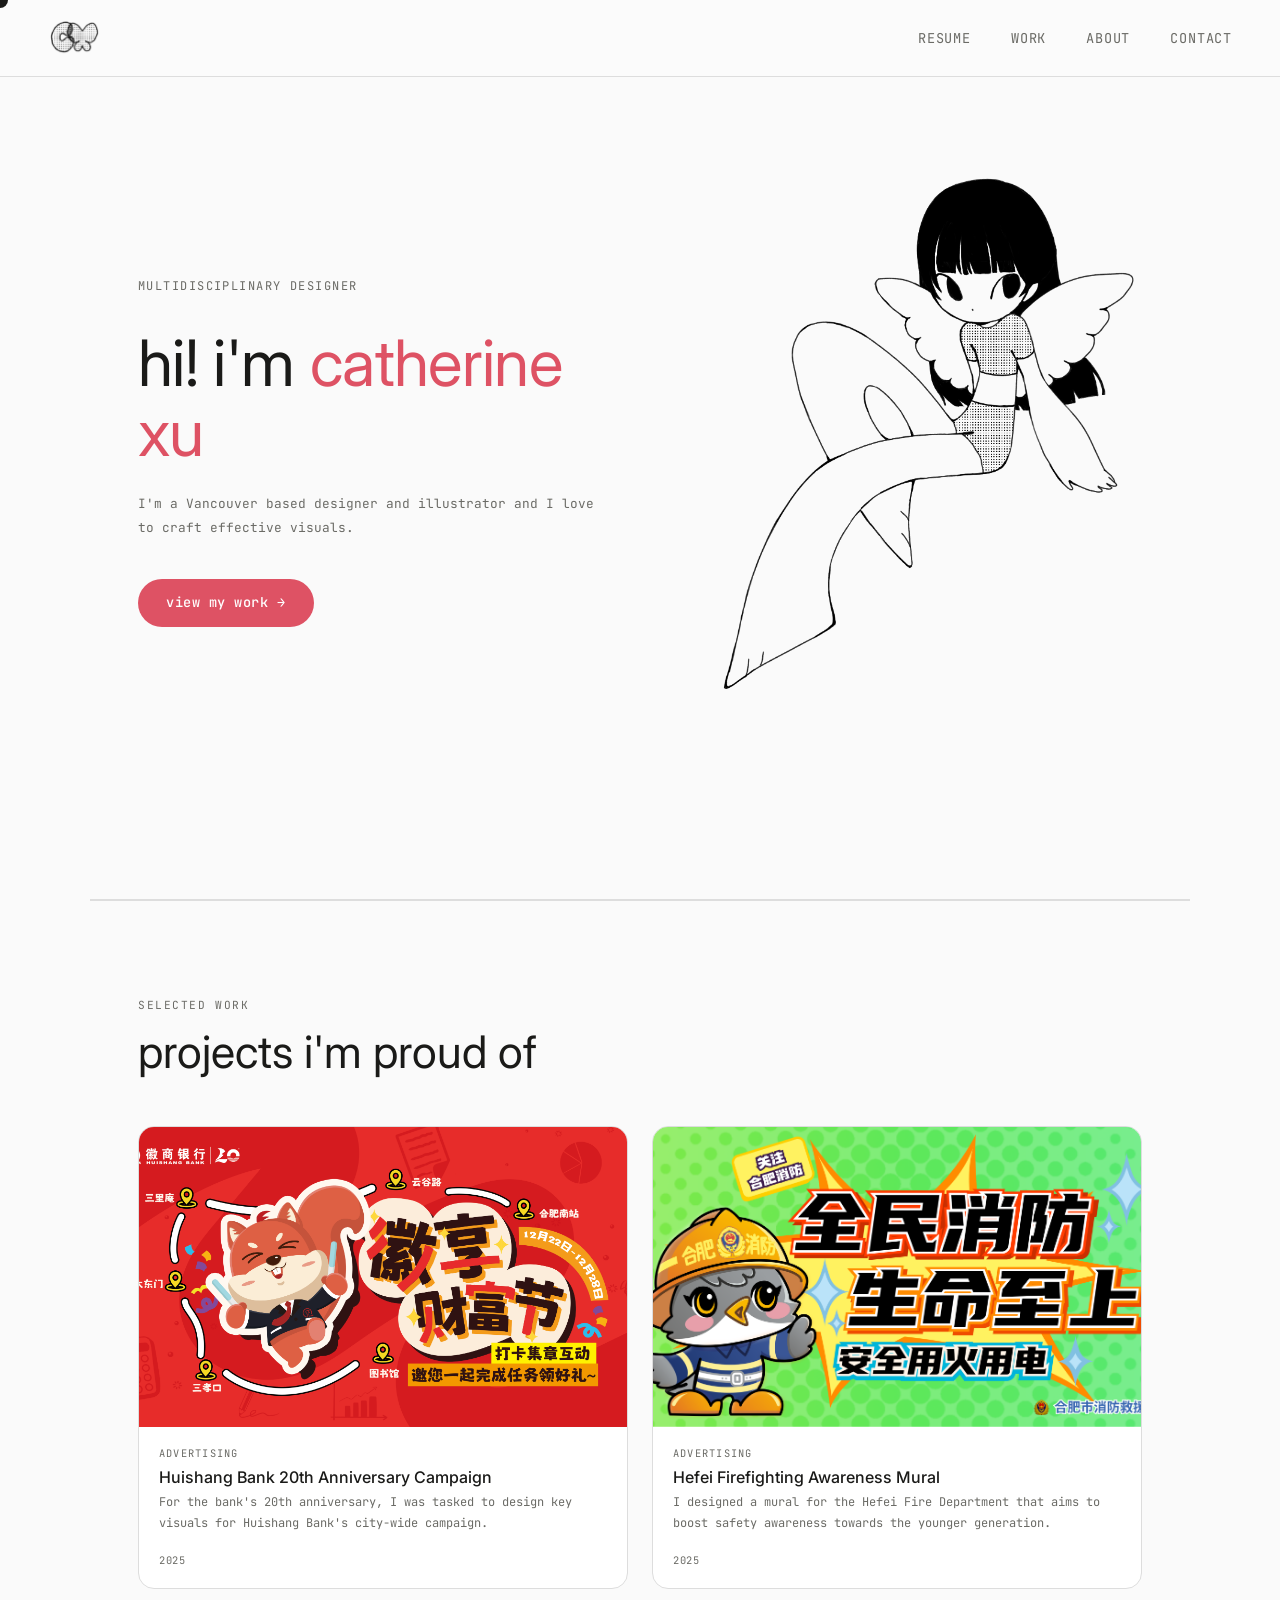
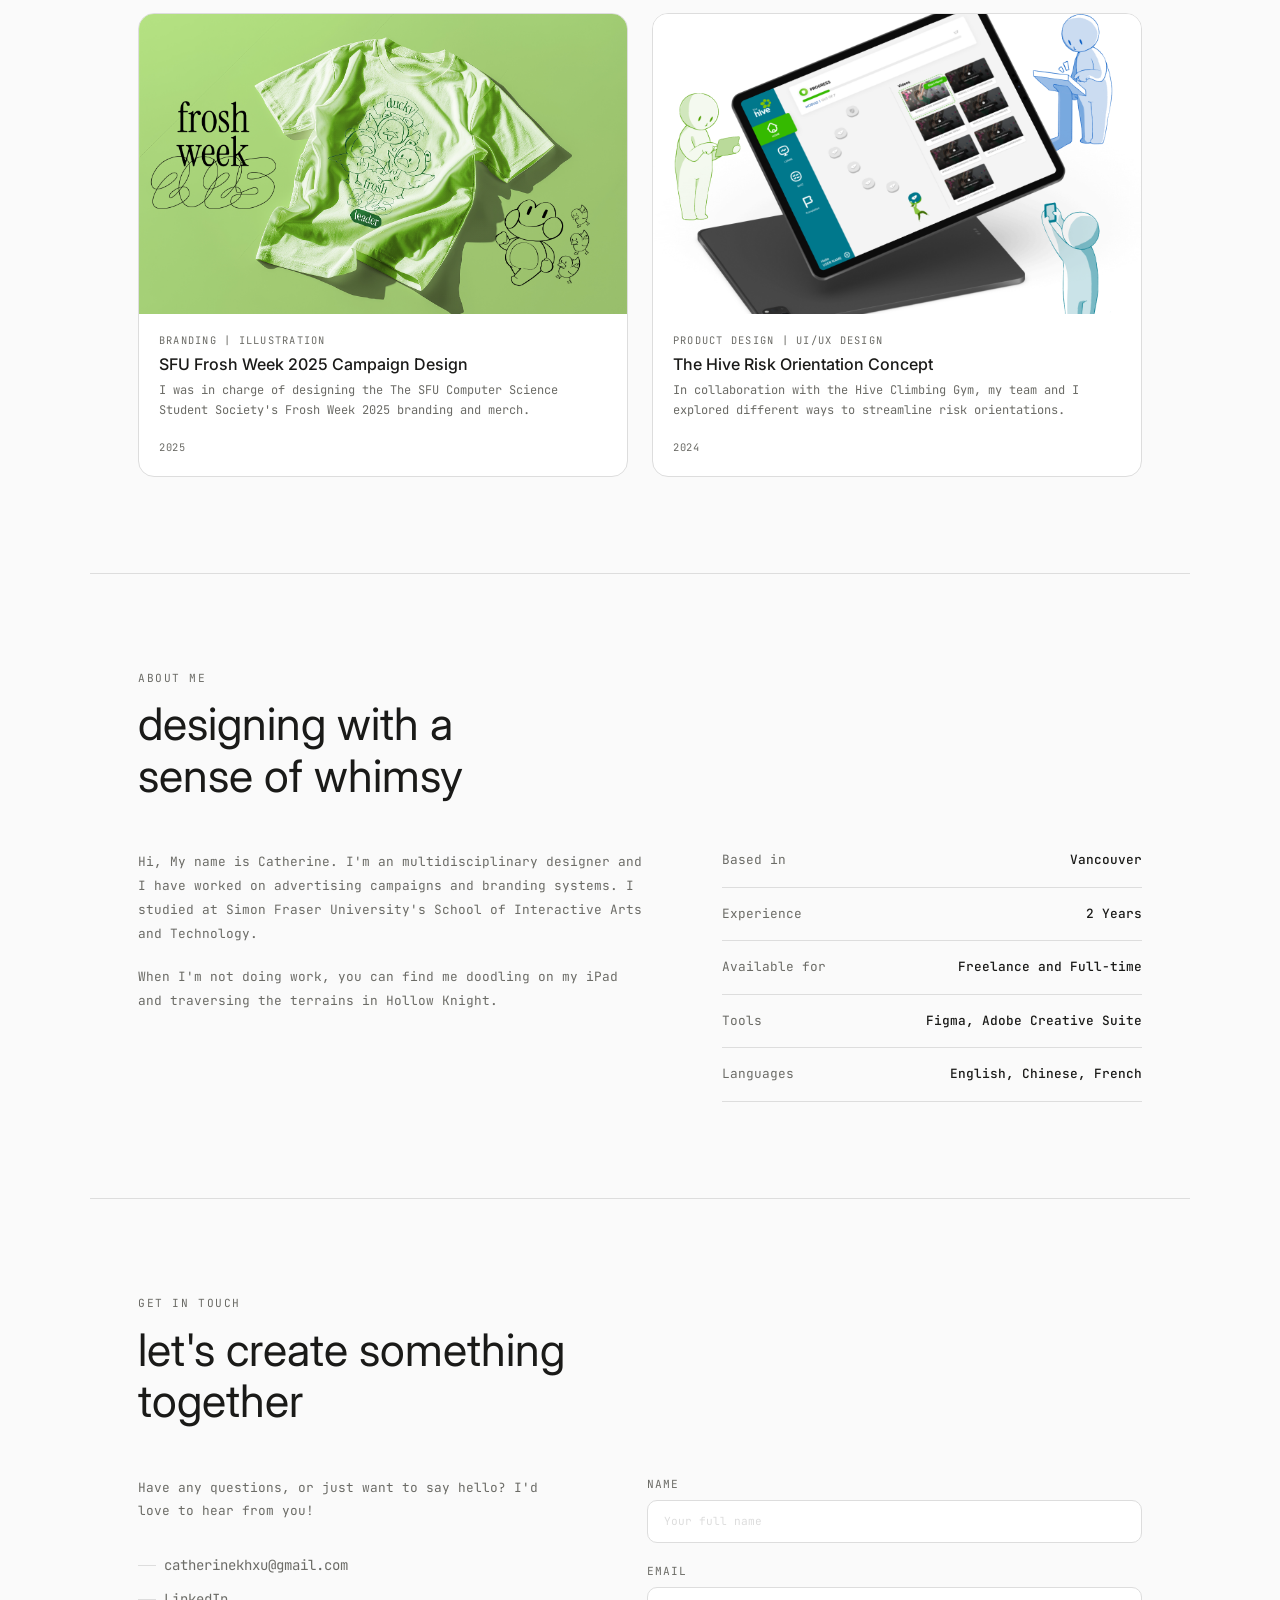
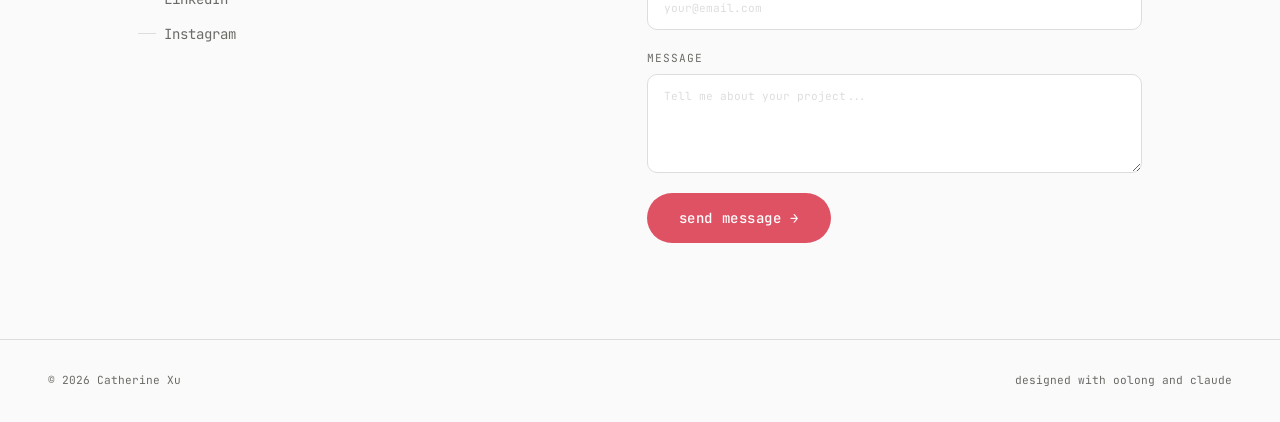
==== index.html @ 3e2dca6a "fixed css" ====
<!DOCTYPE html>
<html lang="en">
<head>
  <meta charset="UTF-8" />
  <meta name="viewport" content="width=device-width, initial-scale=1.0" />
  <title>Catherine Xu</title>

  <link rel="icon" type="image/png" href="../images/favicon.png">

  <link rel="preconnect" href="https://fonts.googleapis.com">
  <link rel="preconnect" href="https://fonts.gstatic.com" crossorigin>

  <!-- FONTS -->
  <link href="https://fonts.googleapis.com/css2?family=JetBrains+Mono:ital,wght@0,100..800;1,100..800&display=swap" rel="stylesheet">

  <link href="https://fonts.googleapis.com/css2?family=Inter:ital,opsz,wght@0,14..32,100..900;1,14..32,100..900&family=JetBrains+Mono:ital,wght@0,100..800;1,100..800&display=swap" rel="stylesheet">
  
  <link rel="stylesheet" href="css/style.css">
</head>

<body>

  <!-- NAV -->
  <nav>
    <a href="#hero">
      <img class="nav-logo"
           src="images/personal-logo.png"
           alt="Catherine Xu"
           style="height: 36px; width: auto;"
           data-cursor="home"/>

      <img class="nav-logo nav-logo-hover"
           src="images/personal-logo-hover.png"
           alt="Catherine Xu"
           style="height: 36px; width: auto;" />
    </a>
    <ul class="nav-links">
      <li><a href="files/resume-2026-english.pdf" target="_blank">resume</a></li>
      <li><a href="#work">Work</a></li>
      <li><a href="#about">About</a></li>
      <li><a href="#contact">Contact</a></li>
    </ul>
  </nav>

  <!-- HERO -->
  <section class="hero" id="hero">
    <div class="hero-text reveal">
      <span class="hero-eyebrow">multidisciplinary designer</span>
      <h1>hi! i'm<em> catherine xu</em></h1>
      <p class="hero-sub">I'm a Vancouver based designer and illustrator and I love to craft effective visuals.</p>
      <a href="#work" class="hero-cta">view my work →</a>
    </div>

    <div class="hero-visual">
      <img
        src="images/self-portriat.png"
        alt="illustrated self portriat"
        style="width: 100%; border-radius: 16px; object-fit: cover;"
        data-cursor="self portriat 2026"/>
    </div> 
  </section>

  <!-- SELECTED WORK -->
  <div id="work">
    <div class="section">
      <p class="section-tag reveal">selected work</p>
      <h2 class="section-title reveal">projects i'm proud of</h2>

      <div class="projects-grid reveal">

        <!-- PROJECT 1 -->
        <a class="proj-card" href="project-1.html" data-cursor="5 min read">
          <div class="proj-thumb">
            <img
              src="images//project-1/KV.png"
              alt="key visual for project 1"/>
          </div>
          <div class="proj-body">
            <span class="proj-tag">Advertising</span>
            <p class="proj-name">Huishang Bank 20th Anniversary Campaign</p>
            <p class="proj-desc">For the bank's 20th anniversary, I was tasked to design key visuals for Huishang Bank's city-wide campaign.</p>
            <div class="proj-footer">
              <span class="proj-year">2025</span>
              <span class="proj-arrow">↗</span>
            </div>
          </div>
        </a>

        <!-- PROJECT 2 -->
        <a class="proj-card" href="project-2.html" data-cursor="5 minute read">
          <div class="proj-thumb">
            <img
              src="images//project-2/firefighting-kv.png"
              alt="key visual for project 2"/>
          </div>
          <div class="proj-body">
            <span class="proj-tag">Advertising</span>
            <p class="proj-name">Hefei Firefighting Awareness Mural</p>
            <p class="proj-desc">I designed a mural for the Hefei Fire Department that aims to boost safety awareness towards the younger generation.</p>
            <div class="proj-footer">
              <span class="proj-year">2025</span>
              <span class="proj-arrow">↗</span>
            </div>
          </div>
        </a>

        <!-- PROJECT 3 -->
        <a class="proj-card" href="project-3.html" data-cursor="3 min read">
          <div class="proj-thumb">
            <img
              src="images//project-3/shirt-mockup.png"
              alt="key visual for project 3"/>
          </div>
          <div class="proj-body">
            <span class="proj-tag">Branding | Illustration</span>
            <p class="proj-name">SFU Frosh Week 2025 Campaign Design</p>
            <p class="proj-desc">I was in charge of designing the The SFU Computer Science Student Society's Frosh Week 2025 branding and merch.</p>
            <div class="proj-footer">
              <span class="proj-year">2025</span>
              <span class="proj-arrow">↗</span>
            </div>
          </div>
        </a>

        <!-- PROJECT 4 -->
        <a class="proj-card" href="project-4.html" data-cursor="6 min read">
          <div class="proj-thumb">
            <img
              src="images//project-4/hive-mockup.png"
              alt="key visual for project 4"/>
          </div>
          <div class="proj-body">
            <span class="proj-tag">Product Design | UI/UX Design</span>
            <p class="proj-name">The Hive Risk Orientation Concept</p>
            <p class="proj-desc">In collaboration with the Hive Climbing Gym, my team and I explored different ways to streamline risk orientations.</p>
            <div class="proj-footer">
              <span class="proj-year">2024</span>
              <span class="proj-arrow">↗</span>
            </div>
          </div>
        </a>

      </div>
    </div>
  </div>

  <!-- ABOUT -->
  <div id="about">
    <div class="section">
      <p class="section-tag reveal">about me</p>
      <h2 class="section-title reveal">designing with a<br> sense of whimsy</h2>
      <div class="about-grid reveal">
        <div class="about-body">
          <p>Hi, My name is Catherine. I'm an multidisciplinary designer and I have worked on advertising campaigns and branding systems. I studied at  <a href="https://www.sfu.ca/siat.html" data-cursor="see more">Simon Fraser University's School of Interactive Arts and Technology</a>.</p>
          <p>When I'm not doing work, you can find me doodling on my iPad and traversing the terrains in Hollow Knight.</p>
        </div>
        <div class="about-facts">
          <div class="fact-row-1"><span class="fact-label">Based in</span><span class="fact-value">Vancouver</span></div>
          <div class="fact-row"><span class="fact-label">Experience</span><span class="fact-value">2 Years</span></div>
          <div class="fact-row"><span class="fact-label">Available for</span><span class="fact-value">Freelance and Full-time</span></div>
          <div class="fact-row"><span class="fact-label">Tools</span><span class="fact-value">Figma, Adobe Creative Suite</span></div>
          <div class="fact-row"><span class="fact-label">Languages</span><span class="fact-value">English, Chinese, French</span></div>
        </div>
      </div>
    </div>
  </div>

  <!-- CONTACT -->
  <div id="contact">
    <div class="section">
      <p class="section-tag reveal">Get in touch</p>
      <h2 class="section-title reveal">let's create something <br>together</h2>
      <div class="contact-grid reveal">
        <div class="contact-intro">
          <p>Have any questions, or just want to say hello? I'd love to hear from you!</p>
          <div class="contact-links">
            <a class="contact-link" href="mailto:catherinekhxu@gmail.com">catherinekhxu@gmail.com</a>
            <a class="contact-link" href="https://www.linkedin.com/in/catherine-xu-8465aa3b2/" target="_blank">LinkedIn</a>
            <a class="contact-link" href="https://instagram.com/oo10n9" target="_blank" data-cursor="work in progress">Instagram</a>
          </div>
        </div>
        <form onsubmit="handleSubmit(event)">
          <div class="field">
            <label for="name">Name</label>
            <input id="name" type="text" placeholder="Your full name" required />
          </div>
          <div class="field">
            <label for="email">Email</label>
            <input id="email" type="email" placeholder="your@email.com" required />
          </div>
          <div class="field">
            <label for="message">Message</label>
            <textarea id="message" rows="5" placeholder="Tell me about your project..." required></textarea>
          </div>
          <button type="submit" class="submit-btn">send message →</button>
        </form>
      </div>
    </div>
  </div>

  <!-- FOOTER -->
  <footer>
    <span>© 2026 Catherine Xu</span>
    <span>designed with oolong and claude</span>
  </footer>

  <script src="javascript/main.js"></script>


</body>
</html>
---- css/style.css ----
*, *::before, *::after { margin: 0; padding: 0; box-sizing: border-box; cursor: none !important;}

:root {
  --bg: #fafafa;
  --surface: #ffffff;
  --text: #1a1a18;
  --muted: #6b6b66;
  --faint: #dddddd;
  --accent: #de5264;
  --sans: 'Inter', sans-serif;
  --mono: 'JetBrains Mono', sans-serif;
}

html { scroll-behavior: smooth; cursor: none !important;}

body {
  background: var(--bg);
  color: var(--text);
  font-family: var(--mono);
  font-weight: 400;
  line-height: 1.6;
  -webkit-font-smoothing: antialiased;
  cursor: none !important;
}

a {
  text-decoration: none;
  font-size: 0.8rem;
  font-weight: 400;
  color: var(--muted);
  transition: color 0.2s;
  position: relative;
}

a:hover { color: var(--accent); }

a:hover::after { width: 100%; }

/* NAV */
nav {
  position: fixed;
  top: 0; left: 0; right: 0;
  z-index: 100;
  display: flex;
  justify-content: space-between;
  align-items: center;
  padding: 1.25rem 3rem;
  background: rgba(251, 251, 251, 0.88);
  backdrop-filter: blur(10px);
  border-bottom: 1px solid var(--faint);
}

.nav-logo {
  font-family: var(--sans);
  font-size: 1.2rem;
  letter-spacing: 0.01em;
  color: var(--text);
  text-decoration: none;
}

.nav-logo-default {
  transition: opacity 0.2s ease;
}

.nav-logo-hover {
  position: absolute;
  opacity: 0;
  transition: opacity 0.2s ease;
}

a:has(.nav-logo) {
  position: relative;
  display: inline-flex;
}

a:has(.nav-logo):hover .nav-logo-default { opacity: 0; }
a:has(.nav-logo):hover .nav-logo-hover { opacity: 1; }

.nav-links {
  display: flex;
  gap: 2.5rem;
  list-style: none;
}

.nav-links a {
  text-decoration: none;
  font-size: 0.85rem;
  font-weight: 400;
  letter-spacing: 0.06em;
  text-transform: uppercase;
  color: var(--muted);
  transition: color 0.2s;
}

.nav-links a:hover { color: var(--accent); }

/*  HERO  */
.hero {
  padding: 6rem 3rem;
  max-width: 1100px;
  margin: 0 auto;
  min-height: 100vh;
  display: grid;
  grid-template-columns: 1fr 1fr;
  align-items: center;
  gap: 5rem;
  border-bottom: 1px solid var(--faint);
}

.hero-eyebrow {
  display: inline-block;
  font-size: 0.75rem;
  letter-spacing: 0.12em;
  text-transform: uppercase;
  color: var(--muted);
  margin-bottom: 1.5rem;
  padding-bottom: 0.5rem;
}

.hero h1 {
  font-family: var(--sans);
  font-size: clamp(2.8rem, 5vw, 4.5rem);
  font-weight: 400;
  line-height: 1.1;
  margin-bottom: 1.5rem;
  letter-spacing: -0.01em;
}

.hero h1 em {
  font-family: var(--sans);
  font-style: normal;
  color: var(--accent);
}

.hero-sub {
  font-size: 0.8rem;
  color: var(--muted);
  max-width: 550px;
  line-height: 1.8;
  margin-bottom: 2.5rem;
}

.hero-cta {
  display: inline-flex;
  align-items: center;
  gap: 10px;
  font-size: 0.85rem;
  font-weight: 500;
  letter-spacing: 0.04em;
  text-decoration: none;
  color: var(--surface);
  background: var(--accent);
  padding: 0.85rem 1.75rem;
  border-radius: 100px;
  transition: opacity 0.2s, transform 0.2s;
  
}

.hero-cta::after { display: none; }

.hero-cta:hover { opacity: 0.82; transform: translateY(-1px); color: var(--surface); background-color: var(--accent); }

.hero-visual {
  display: flex;
  flex-direction: column;
  gap: 1rem;
}

@keyframes floatUp {
  from { opacity: 0; transform: translateY(16px); }
  to   { opacity: 1; transform: translateY(0); }
}

/* SECTION SHARED */
.section {
  padding: 6rem 3rem;
  max-width: 1100px;
  margin: 0 auto;
}

.section-tag {
  font-size: 0.7rem;
  letter-spacing: 0.14em;
  text-transform: uppercase;
  color: var(--muted);
  margin-bottom: 0.75rem;
}

.section-title {
  font-family: var(--sans);
  font-size: clamp(2rem, 3.5vw, 2.8rem);
  font-weight: 400;
  line-height: 1.15;
  margin-bottom: 3rem;
}

#work .section,
#about .section,
#contact .section {
  border-top: 1px solid var(--faint);
}

/* WORK */

.projects-grid {
  display: grid;
  grid-template-columns: repeat(2, minmax(0, 1fr));
  gap: 1.5rem;
}

.proj-card {
  background: var(--surface);
  border: 1px solid var(--faint);
  border-radius: 16px;
  overflow: hidden;
  text-decoration: none;
  color: inherit;
  display: flex;
  flex-direction: column;
  transition: border-color 0.2s ease, transform 0.2s ease;
}

.proj-card:hover {
  border-color: #c8c8c8;
  transform: translateY(-3px);
}

.proj-card:hover .proj-thumb img,
.proj-card:hover .proj-thumb-placeholder { transform: scale(1.03); }

.proj-card:hover .proj-arrow {
  opacity: 1;
  transform: translate(2px, -2px);
}

/* WORKS - THUMBNAILS */
.proj-thumb {
  width: 100%;
  height: 300px;
  overflow: hidden;
}

.proj-thumb img {
  width: 100%;
  height: 100%;
  object-fit: cover;
  display: block;
  transition: transform 0.4s ease;
}

.proj-thumb-placeholder {
  width: 100%;
  height: 100%;
  transition: transform 0.4s ease;
}

/* Placeholder tints — swap these out once you have real images */
.pt-1 { background: #f0eeff; }
.pt-2 { background: #e0f5ef; }
.pt-3 { background: #fdf0eb; }
.pt-4 { background: #fef0f3; }

/* WORKS - PROJECT CARD BODY */
.proj-body {
  padding: 1.1rem 1.25rem 1.25rem;
  display: flex;
  flex-direction: column;
  gap: 5px;
  flex: 1;
}

.proj-tag {
  font-size: 0.65rem;
  letter-spacing: 0.12em;
  text-transform: uppercase;
  color: var(--muted);
}

.proj-name {
  font-family: var(--sans);
  font-size: 1rem;
  font-weight: 500;
  color: var(--text);
  line-height: 1.3;
  margin: 0;
}

.proj-desc {
  font-size: 0.75rem;
  color: var(--muted);
  line-height: 1.7;
  margin: 0;
  flex: 1;
}

.proj-footer {
  display: flex;
  justify-content: space-between;
  align-items: center;
  margin-top: 0.85rem;
}

.proj-year {
  font-size: 0.65rem;
  color: var(--muted);
  letter-spacing: 0.06em;
}

.proj-arrow {
  font-size: 1rem;
  color: var(--muted);
  opacity: 0;
  transition: opacity 0.2s ease, transform 0.2s ease;
  line-height: 1;
}

/* ABOUT */

.about-grid {
  display: grid;
  grid-template-columns: 1.2fr 1fr;
  gap: 5rem;
  align-items: start;
}

.about-body p {
  font-size: 0.8rem;
  color: var(--muted);
  line-height: 1.85;
  margin-bottom: 1.25rem;
}

.about-facts {
  display: flex;
  flex-direction: column;
  gap: 0;
}

.fact-row-1 {
  display: flex;
  justify-content: space-between;
  align-items: baseline;
  padding-bottom: 1rem;
  border-bottom: 1px solid var(--faint);
  font-size: 0.8rem;
}

.fact-row {
  display: flex;
  justify-content: space-between;
  align-items: baseline;
  padding: 1rem 0;
  border-bottom: 1px solid var(--faint);
  font-size: 0.8rem;
}

.fact-label { color: var(--muted); }
.fact-value { font-weight: 500; }

/* CONTACT */
.contact-grid {
  display: grid;
  grid-template-columns: 1fr 1.2fr;
  gap: 6rem;
  align-items: start;
}

.contact-intro p {
  font-size: 0.8rem;
  color: var(--muted);
  line-height: 1.8;
  margin-bottom: 2rem;
}

.contact-links {
  display: flex;
  flex-direction: column;
  gap: 0.75rem;
}

.contact-link {
  font-size: 0.875rem;
  color: var(--muted);
  text-decoration: none;
  display: flex;
  align-items: center;
  gap: 8px;
  transition: color 0.2s;
}

.contact-link:hover { color: var(--accent); }

.contact-link::before {
  content: '';
  display: inline-block;
  width: 18px; height: 1px;
  background: var(--faint);
}

form { display: flex; flex-direction: column; gap: 1.25rem; }

.field { display: flex; flex-direction: column; gap: 6px; }

label {
  font-size: 0.7rem;
  letter-spacing: 0.1em;
  text-transform: uppercase;
  color: var(--muted);
}

input, textarea {
  font-family: var(--mono);
  font-size: 0.7rem;
  color: var(--text);
  background: var(--surface);
  border: 1px solid var(--faint);
  border-radius: 10px;
  padding: 0.85rem 1rem;
  transition: border-color 0.2s;
  width: 100%;
  resize: vertical;
}

input:focus, textarea:focus {
  outline: none;
  border-color: var(--muted);
}

input::placeholder, textarea::placeholder { color: var(--faint); }

.submit-btn {
  font-family: var(--mono);
  font-size: 0.875rem;
  font-weight: 500;
  letter-spacing: 0.04em;
  color: var(--surface);
  background: var(--accent);
  border: none;
  border-radius: 100px;
  padding: 1rem 2rem;
  align-self: flex-start;
  transition: opacity 0.2s, transform 0.2s;
}

.submit-btn:hover { opacity: 0.82; transform: translateY(-1px); }

/* FOOTER */
footer {
  border-top: 1px solid var(--faint);
  padding: 2rem 3rem;
  display: flex;
  justify-content: space-between;
  align-items: center;
  font-size: 0.7rem;
  color: var(--muted);
}

/* FADE IN ON SCROLL */
.reveal {
  opacity: 0;
  transform: translateY(20px);
  transition: opacity 0.7s ease, transform 0.7s ease;
}

.reveal.visible {
  opacity: 1;
  transform: translateY(0);
}

/* RESPONSIVE */
@media (max-width: 768px) {
  nav { padding: 1rem 1.5rem; }
  .nav-links { gap: 1.5rem; }
  .hero { grid-template-columns: 1fr; padding: 7rem 1.5rem 3rem; gap: 3rem; min-height: auto; }
  .hero-visual { display: none; }
  .section { padding: 4rem 1.5rem; }
  .about-grid { grid-template-columns: 1fr; gap: 2.5rem; }
  .project-item { grid-template-columns: 1fr; min-height: auto; }
  .project-info { border-left: none; border-top: 1px solid var(--faint); padding: 1.25rem 0; }
  .project-thumb-wrap { min-height: 200px; }
  .contact-grid { grid-template-columns: 1fr; gap: 3rem; }
  .projects-grid { grid-template-columns: 1fr; }
  .proj-thumb { height: 200px; }
  footer { flex-direction: column; gap: 0.5rem; text-align: center; }

  
}


/* CUSTOM CURSOR */
.custom-cursor {
  width: 16px;
  height: 16px;
  background: #1a1a18;
  border-radius: 100px;
  position: fixed;
  top: 0;
  left: 0;
  pointer-events: none;
  transform: translate(-50%, -50%);
  z-index: 9999;
  transition: transform 0.15s ease, width 0.2s ease, height 0.2s ease, padding 0.2s ease;
  display: flex;
  align-items: center;
  justify-content: center;
  overflow: hidden;
  white-space: nowrap;
}

.custom-cursor.has-message {
  width: auto;
  height: auto;
  padding: 8px 14px;
  border-radius: 100px;
}

.custom-cursor .cursor-label {
  user-select: none;
  font-family: var(--mono);
  font-size: 0.65rem;
  letter-spacing: 0.08em;
  color: #ffffff;
  opacity: 0;
  max-width: 0;
  transition: opacity 0.15s ease, max-width 0.2s ease;
  text-transform: lowercase;
  overflow: hidden;
}

.custom-cursor.has-message .cursor-label {
  opacity: 1;
  max-width: 200px;
}
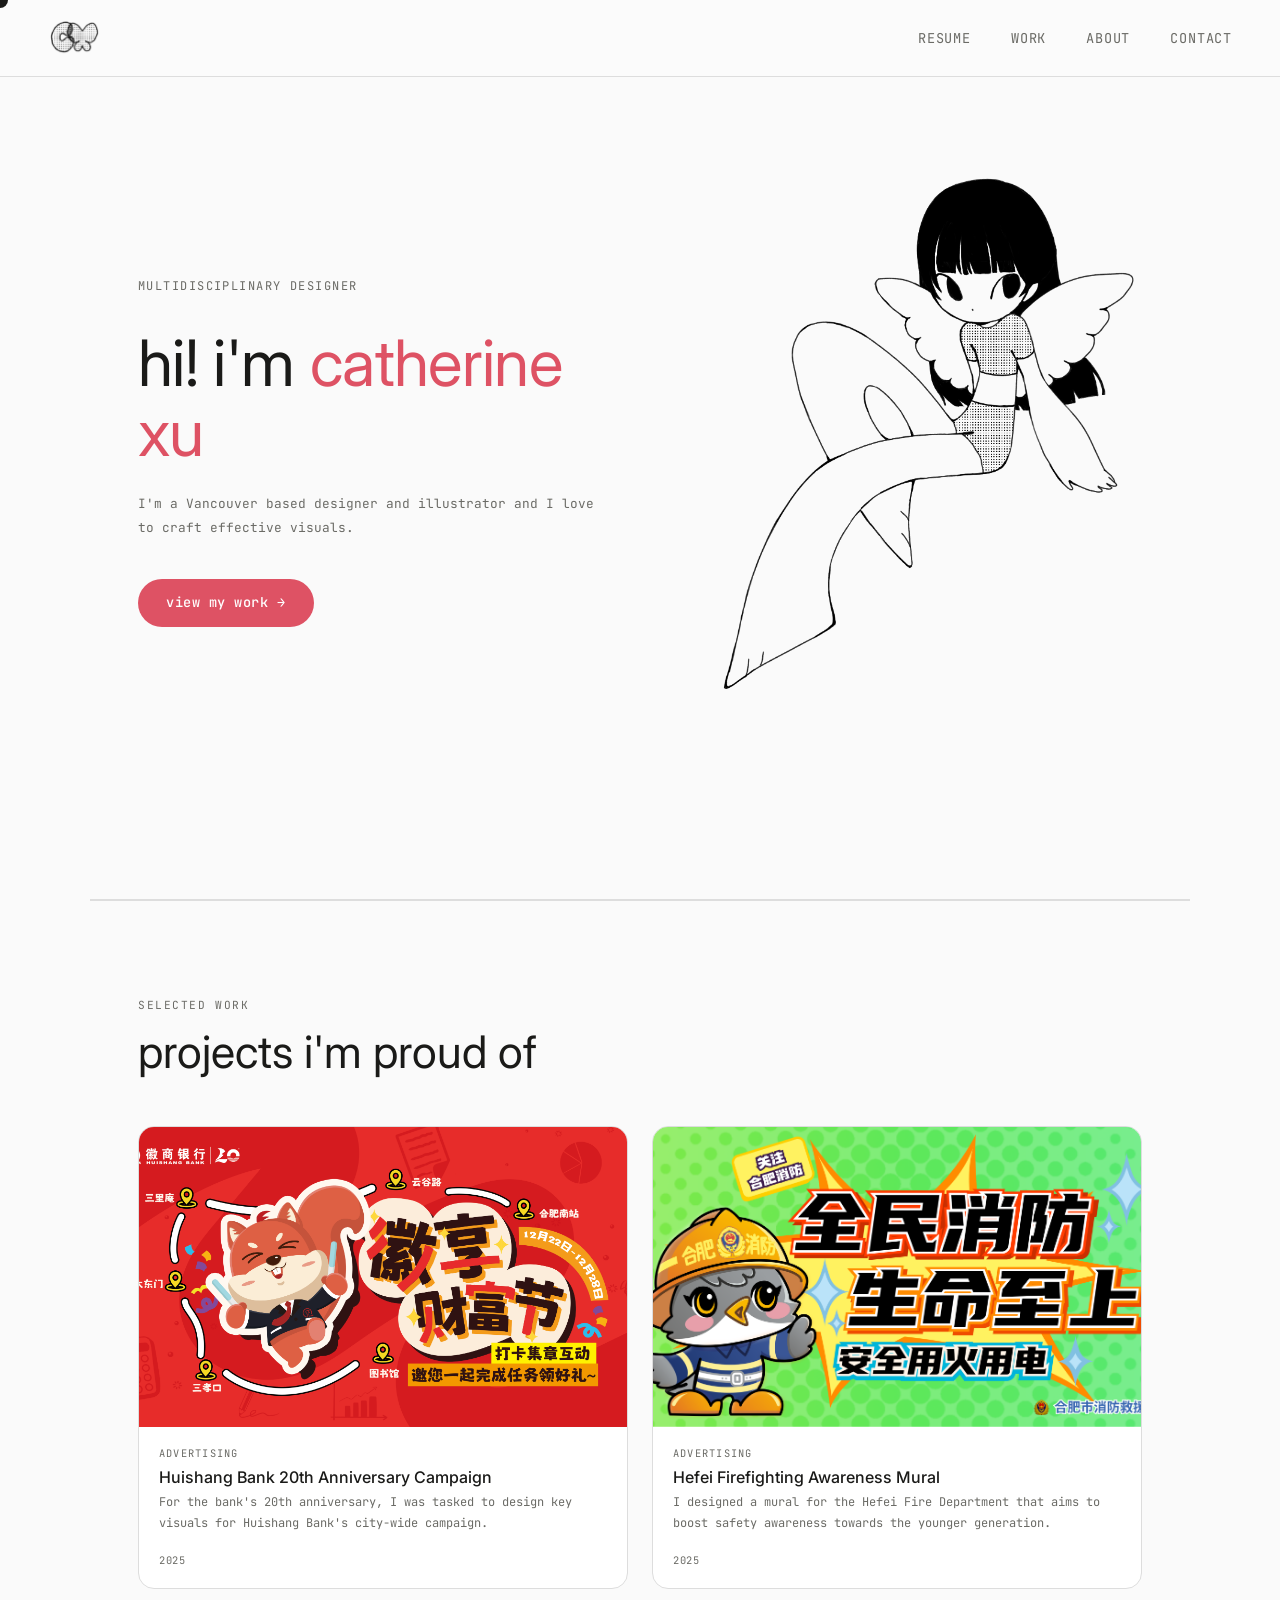
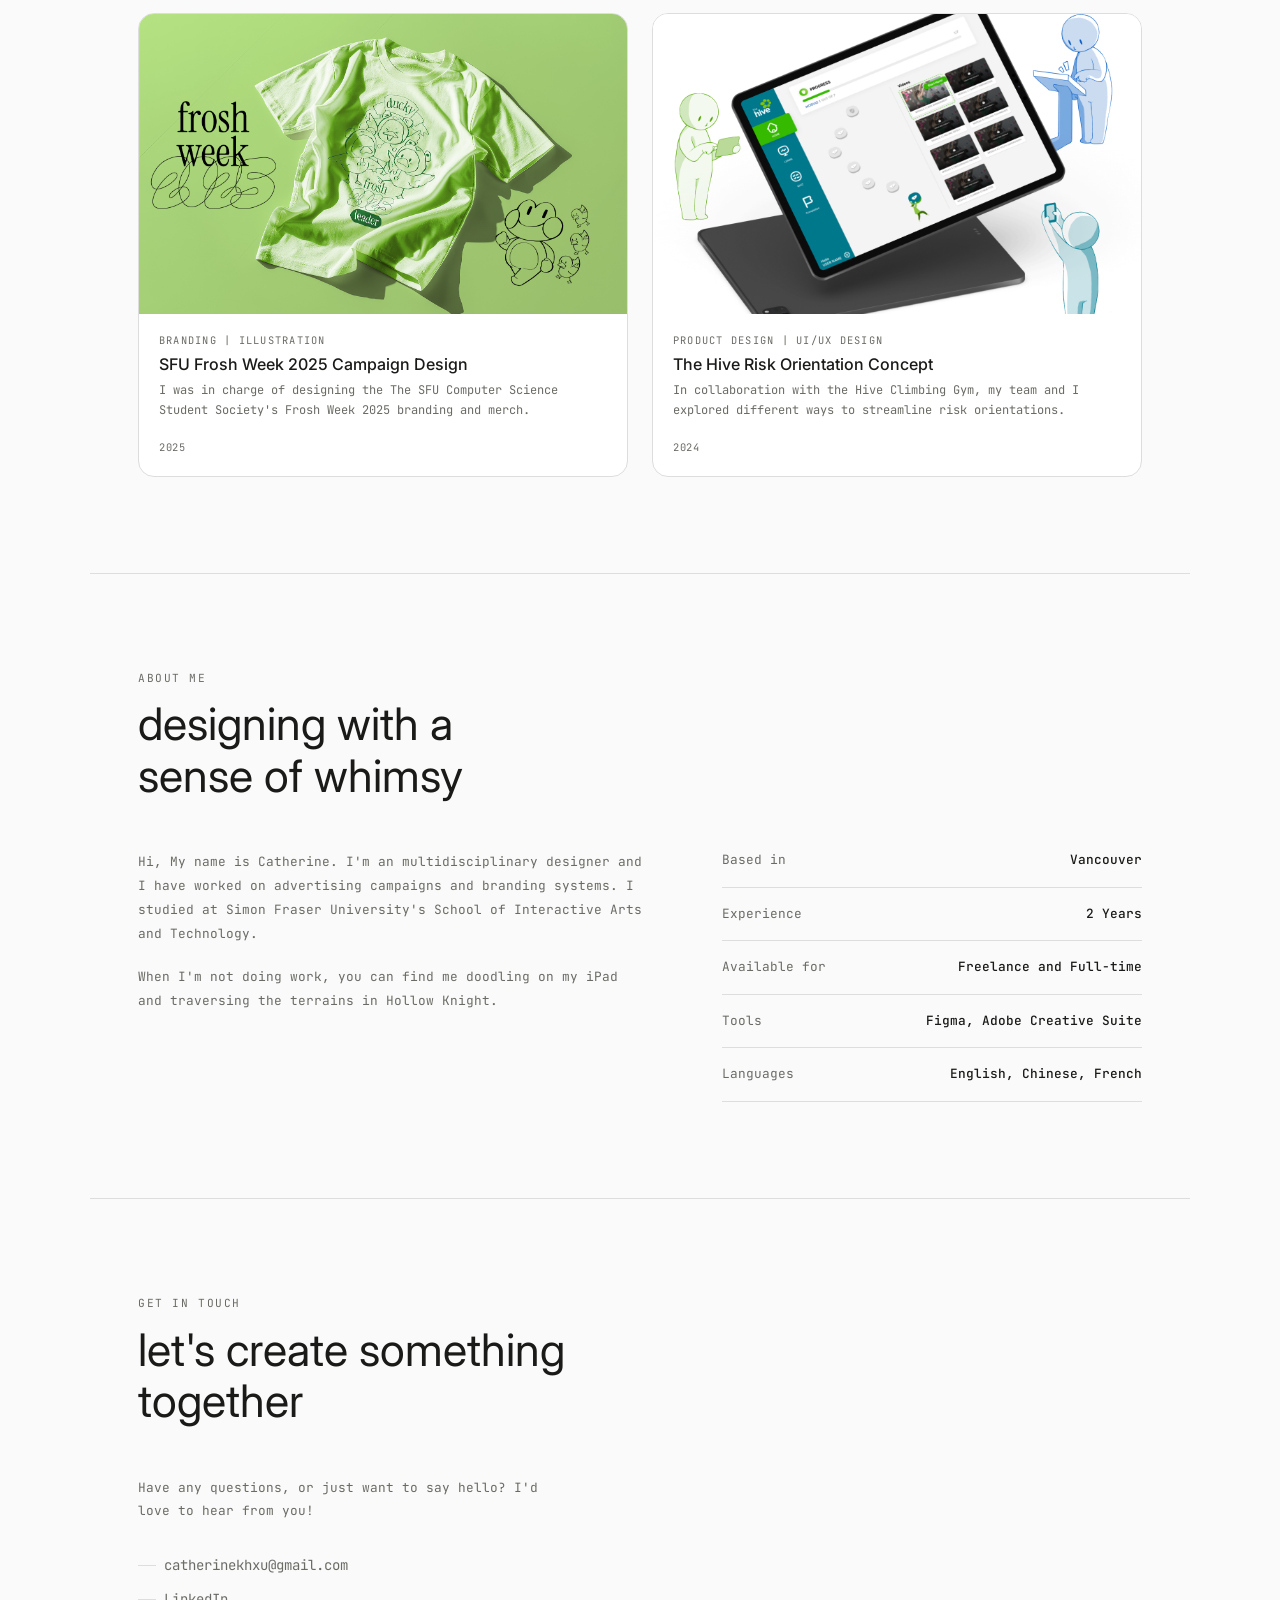
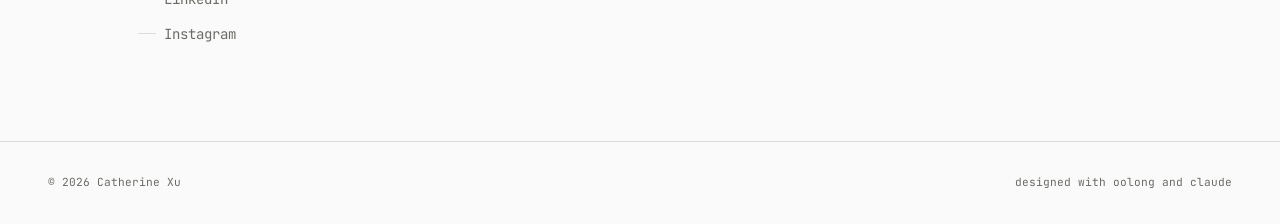
==== commit d9ee5760: "removed email section" ====
--- a/index.html
+++ b/index.html
@@ -26,8 +26,7 @@
       <img class="nav-logo"
            src="images/personal-logo.png"
            alt="Catherine Xu"
-           style="height: 36px; width: auto;"
-           data-cursor="home"/>
+           style="height: 36px; width: auto;"/>
 
       <img class="nav-logo nav-logo-hover"
            src="images/personal-logo-hover.png"
@@ -69,10 +68,10 @@
       <div class="projects-grid reveal">
 
         <!-- PROJECT 1 -->
-        <a class="proj-card" href="project-1.html" data-cursor="5 min read">
+        <a class="proj-card" href="html/project-1.html" data-cursor="5 min read">
           <div class="proj-thumb">
             <img
-              src="images//project-1/KV.png"
+              src="images/project-1/KV.png"
               alt="key visual for project 1"/>
           </div>
           <div class="proj-body">
@@ -87,10 +86,10 @@
         </a>
 
         <!-- PROJECT 2 -->
-        <a class="proj-card" href="project-2.html" data-cursor="5 minute read">
+        <a class="proj-card" href="html/project-2.html" data-cursor="5 minute read">
           <div class="proj-thumb">
             <img
-              src="images//project-2/firefighting-kv.png"
+              src="images/project-2/firefighting-kv.png"
               alt="key visual for project 2"/>
           </div>
           <div class="proj-body">
@@ -105,10 +104,10 @@
         </a>
 
         <!-- PROJECT 3 -->
-        <a class="proj-card" href="project-3.html" data-cursor="3 min read">
+        <a class="proj-card" href="html/project-3.html" data-cursor="3 min read">
           <div class="proj-thumb">
             <img
-              src="images//project-3/shirt-mockup.png"
+              src="images/project-3/shirt-mockup.png"
               alt="key visual for project 3"/>
           </div>
           <div class="proj-body">
@@ -123,10 +122,10 @@
         </a>
 
         <!-- PROJECT 4 -->
-        <a class="proj-card" href="project-4.html" data-cursor="6 min read">
+        <a class="proj-card" href="html/project-4.html" data-cursor="6 min read">
           <div class="proj-thumb">
             <img
-              src="images//project-4/hive-mockup.png"
+              src="images/project-4/hive-mockup.png"
               alt="key visual for project 4"/>
           </div>
           <div class="proj-body">
@@ -179,21 +178,6 @@
             <a class="contact-link" href="https://instagram.com/oo10n9" target="_blank" data-cursor="work in progress">Instagram</a>
           </div>
         </div>
-        <form onsubmit="handleSubmit(event)">
-          <div class="field">
-            <label for="name">Name</label>
-            <input id="name" type="text" placeholder="Your full name" required />
-          </div>
-          <div class="field">
-            <label for="email">Email</label>
-            <input id="email" type="email" placeholder="your@email.com" required />
-          </div>
-          <div class="field">
-            <label for="message">Message</label>
-            <textarea id="message" rows="5" placeholder="Tell me about your project..." required></textarea>
-          </div>
-          <button type="submit" class="submit-btn">send message →</button>
-        </form>
       </div>
     </div>
   </div>
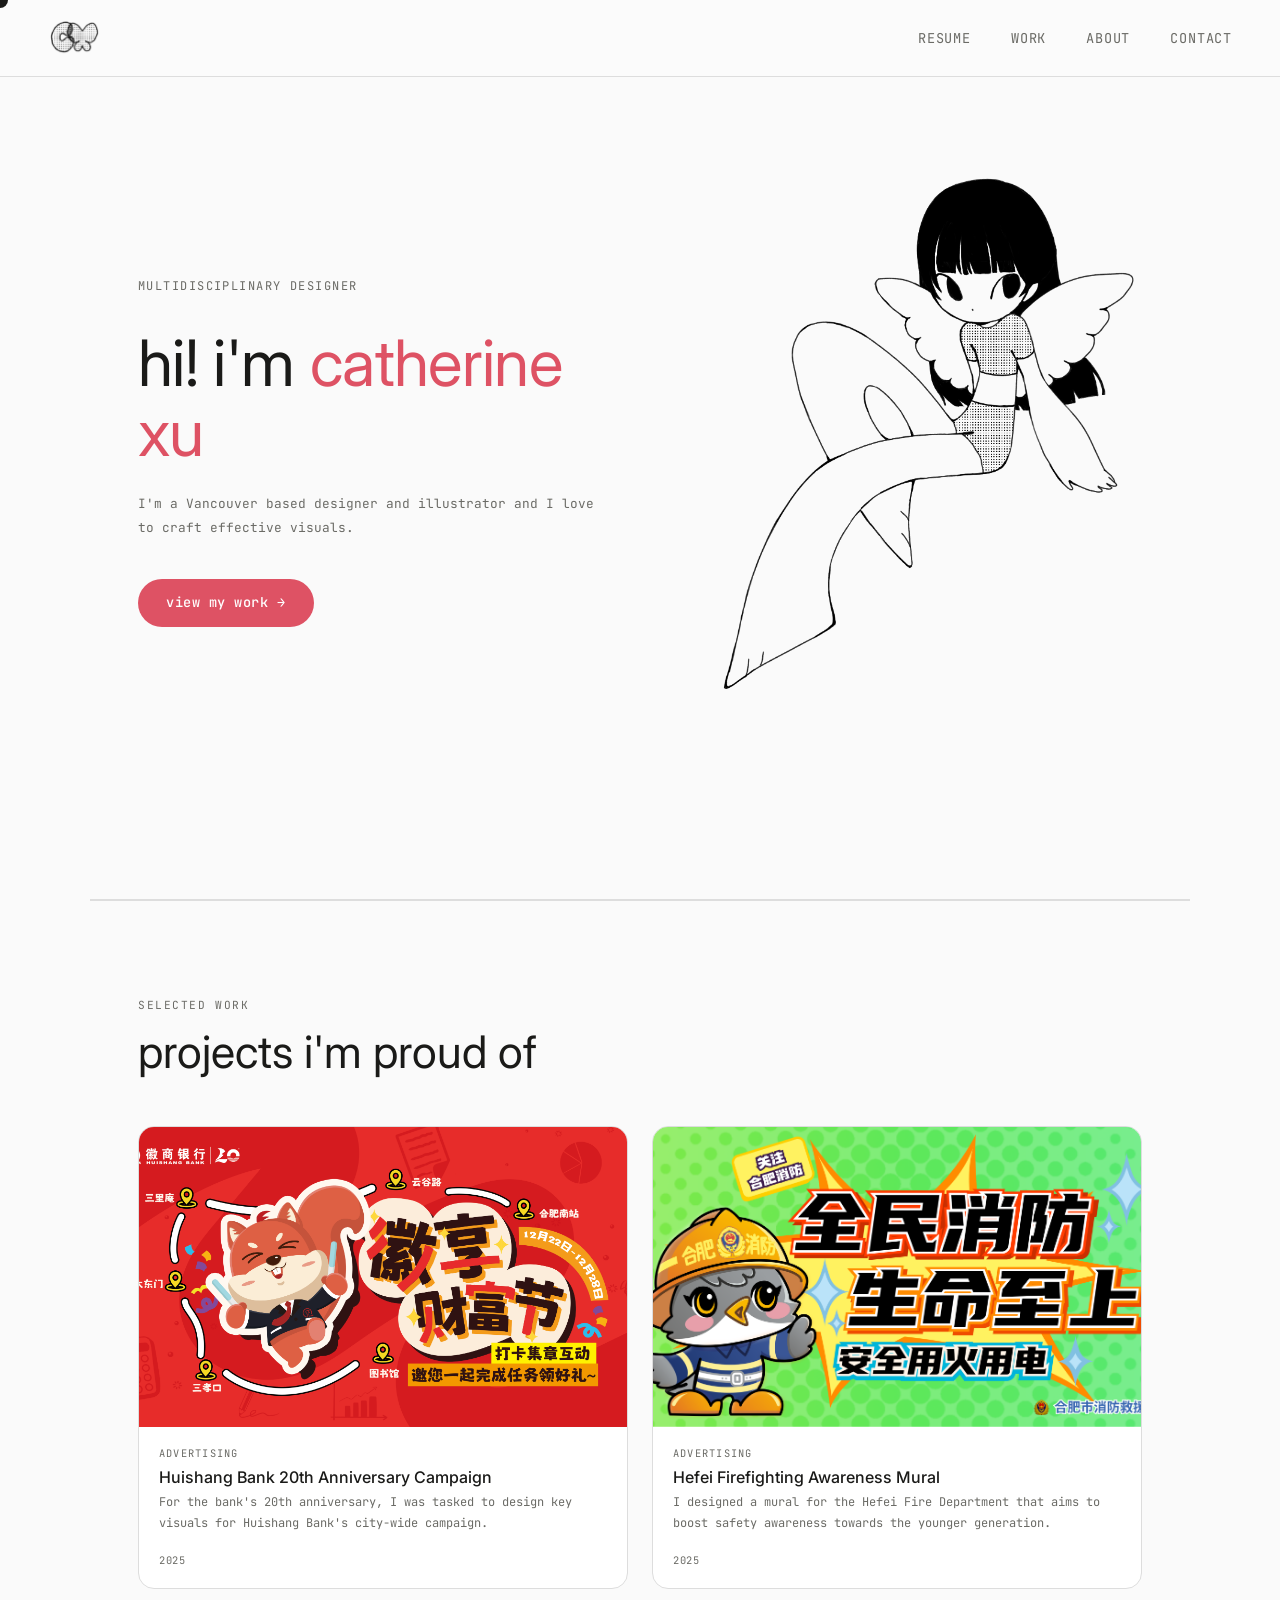
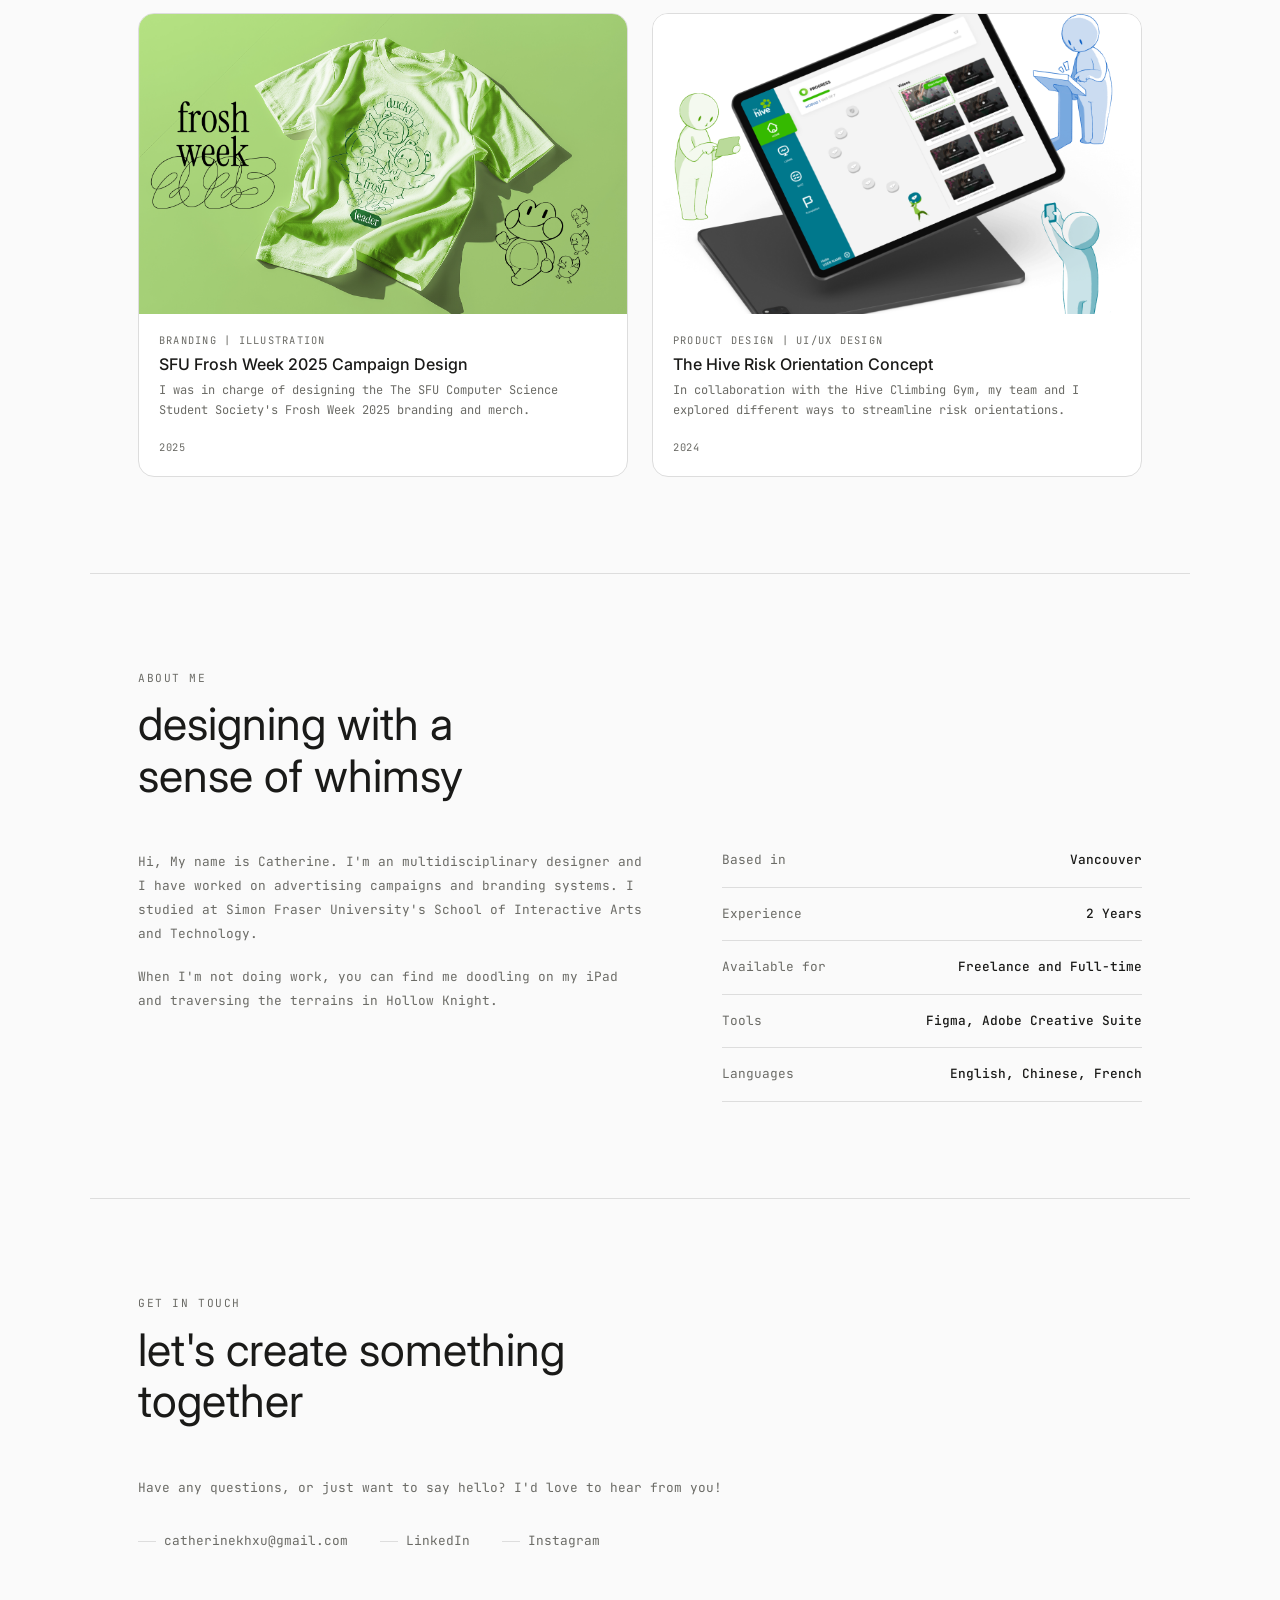
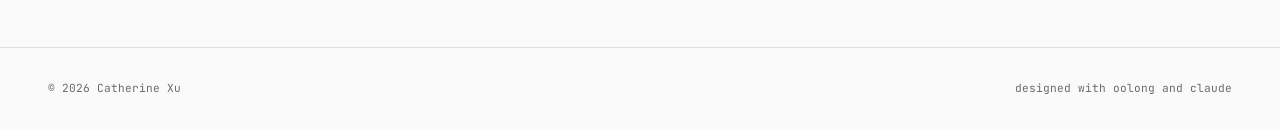
==== commit 943581b4: "updated contact section" ====
--- a/index.html
+++ b/index.html
@@ -5,7 +5,7 @@
   <meta name="viewport" content="width=device-width, initial-scale=1.0" />
   <title>Catherine Xu</title>
 
-  <link rel="icon" type="image/png" href="../images/favicon.png">
+  <link rel="icon" type="image/png" href="images/favicon.png">
 
   <link rel="preconnect" href="https://fonts.googleapis.com">
   <link rel="preconnect" href="https://fonts.gstatic.com" crossorigin>
@@ -169,16 +169,16 @@
     <div class="section">
       <p class="section-tag reveal">Get in touch</p>
       <h2 class="section-title reveal">let's create something <br>together</h2>
-      <div class="contact-grid reveal">
-        <div class="contact-intro">
-          <p>Have any questions, or just want to say hello? I'd love to hear from you!</p>
-          <div class="contact-links">
-            <a class="contact-link" href="mailto:catherinekhxu@gmail.com">catherinekhxu@gmail.com</a>
-            <a class="contact-link" href="https://www.linkedin.com/in/catherine-xu-8465aa3b2/" target="_blank">LinkedIn</a>
-            <a class="contact-link" href="https://instagram.com/oo10n9" target="_blank" data-cursor="work in progress">Instagram</a>
-          </div>
-        </div>
-      </div>
+<div class="contact-grid reveal">
+  <div class="contact-intro">
+    <p>Have any questions, or just want to say hello? I'd love to hear from you!</p>
+    <div class="contact-links">
+      <a class="contact-link" href="mailto:catherinekhxu@gmail.com">catherinekhxu@gmail.com</a>
+      <a class="contact-link" href="https://www.linkedin.com/in/catherine-xu-8465aa3b2/" target="_blank">LinkedIn</a>
+      <a class="contact-link" href="https://instagram.com/oo10n9" target="_blank" data-cursor="work in progress">Instagram</a>
+    </div>
+  </div>
+</div>
     </div>
   </div>
 
--- a/css/style.css
+++ b/css/style.css
@@ -359,10 +359,9 @@
 
 /* CONTACT */
 .contact-grid {
-  display: grid;
-  grid-template-columns: 1fr 1.2fr;
-  gap: 6rem;
-  align-items: start;
+  display: grid; 
+  grid-template-columns: 1fr;
+  gap: 2rem;
 }
 
 .contact-intro p {
@@ -374,18 +373,15 @@
 
 .contact-links {
   display: flex;
-  flex-direction: column;
-  gap: 0.75rem;
+  flex-direction: row;
+  flex-wrap: wrap;
+  gap: 2rem;
 }
 
 .contact-link {
-  font-size: 0.875rem;
-  color: var(--muted);
-  text-decoration: none;
-  display: flex;
+  display: inline-flex;
   align-items: center;
   gap: 8px;
-  transition: color 0.2s;
 }
 
 .contact-link:hover { color: var(--accent); }
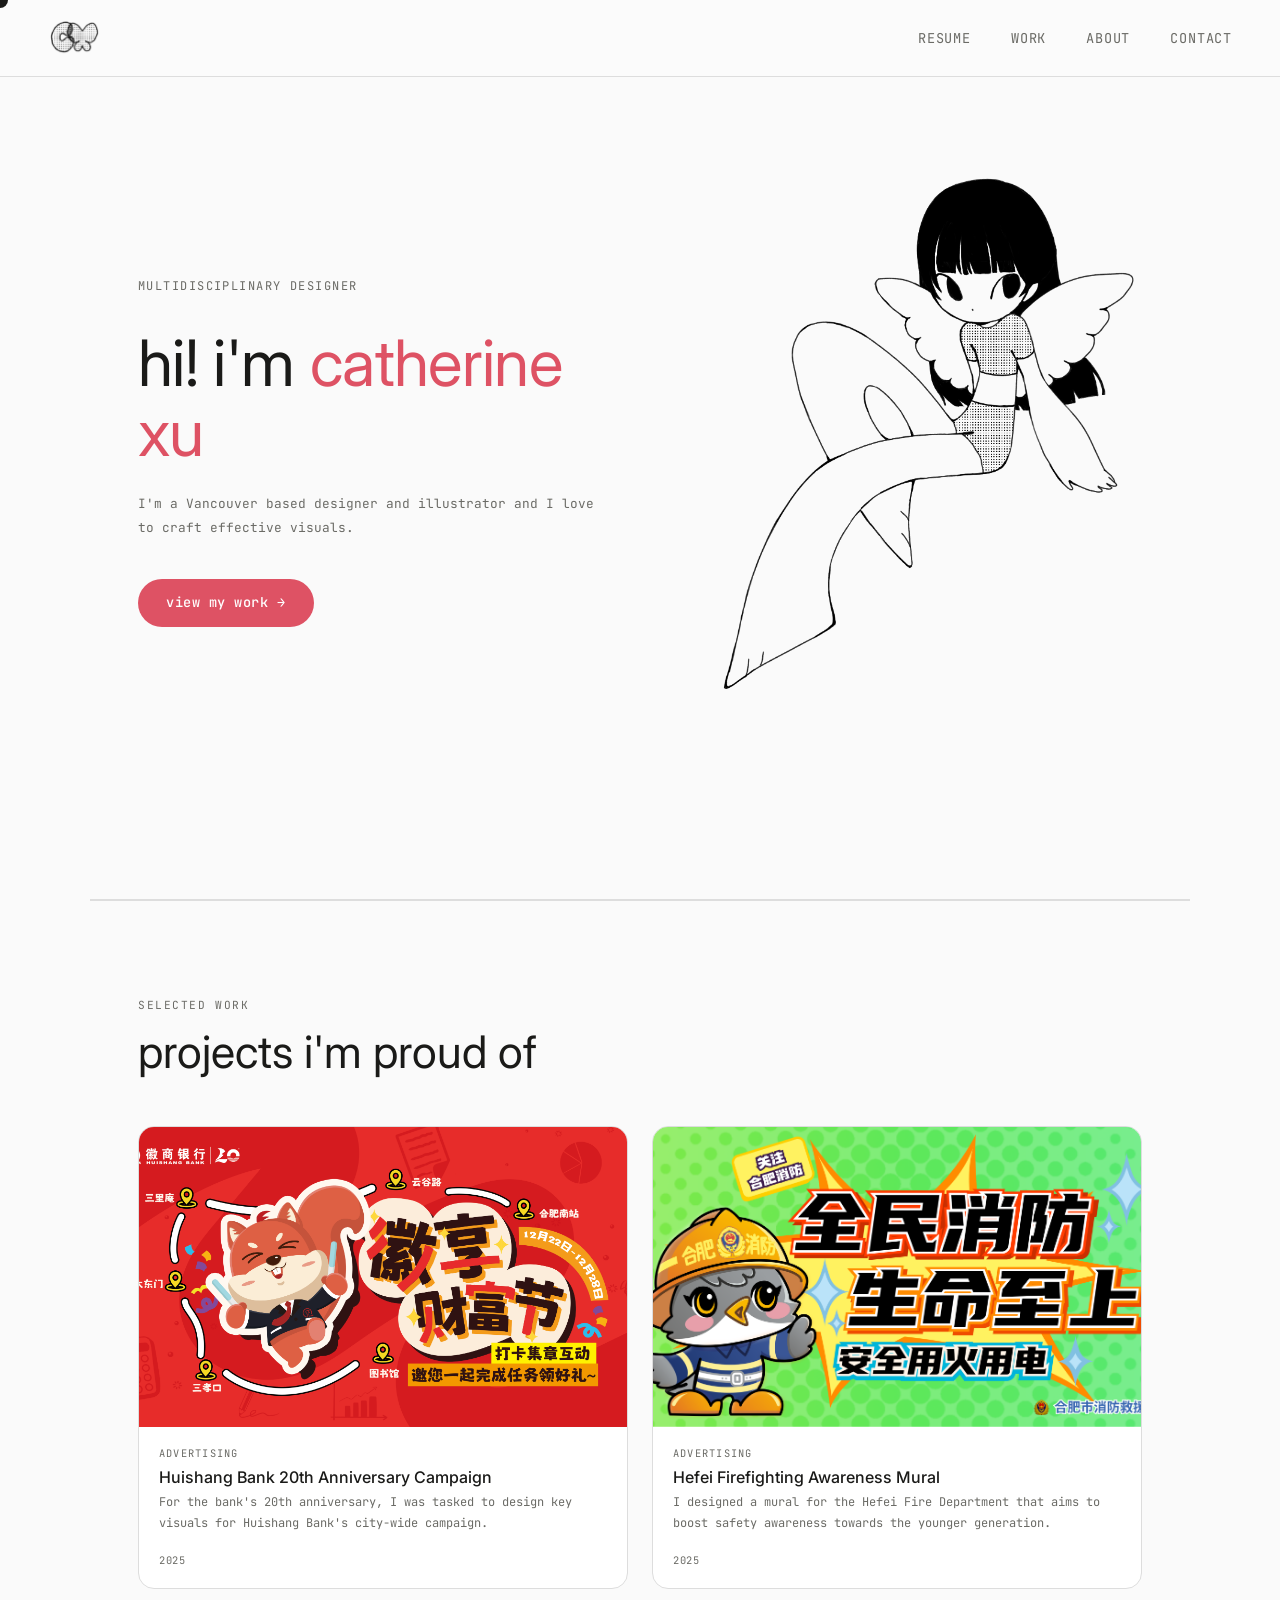
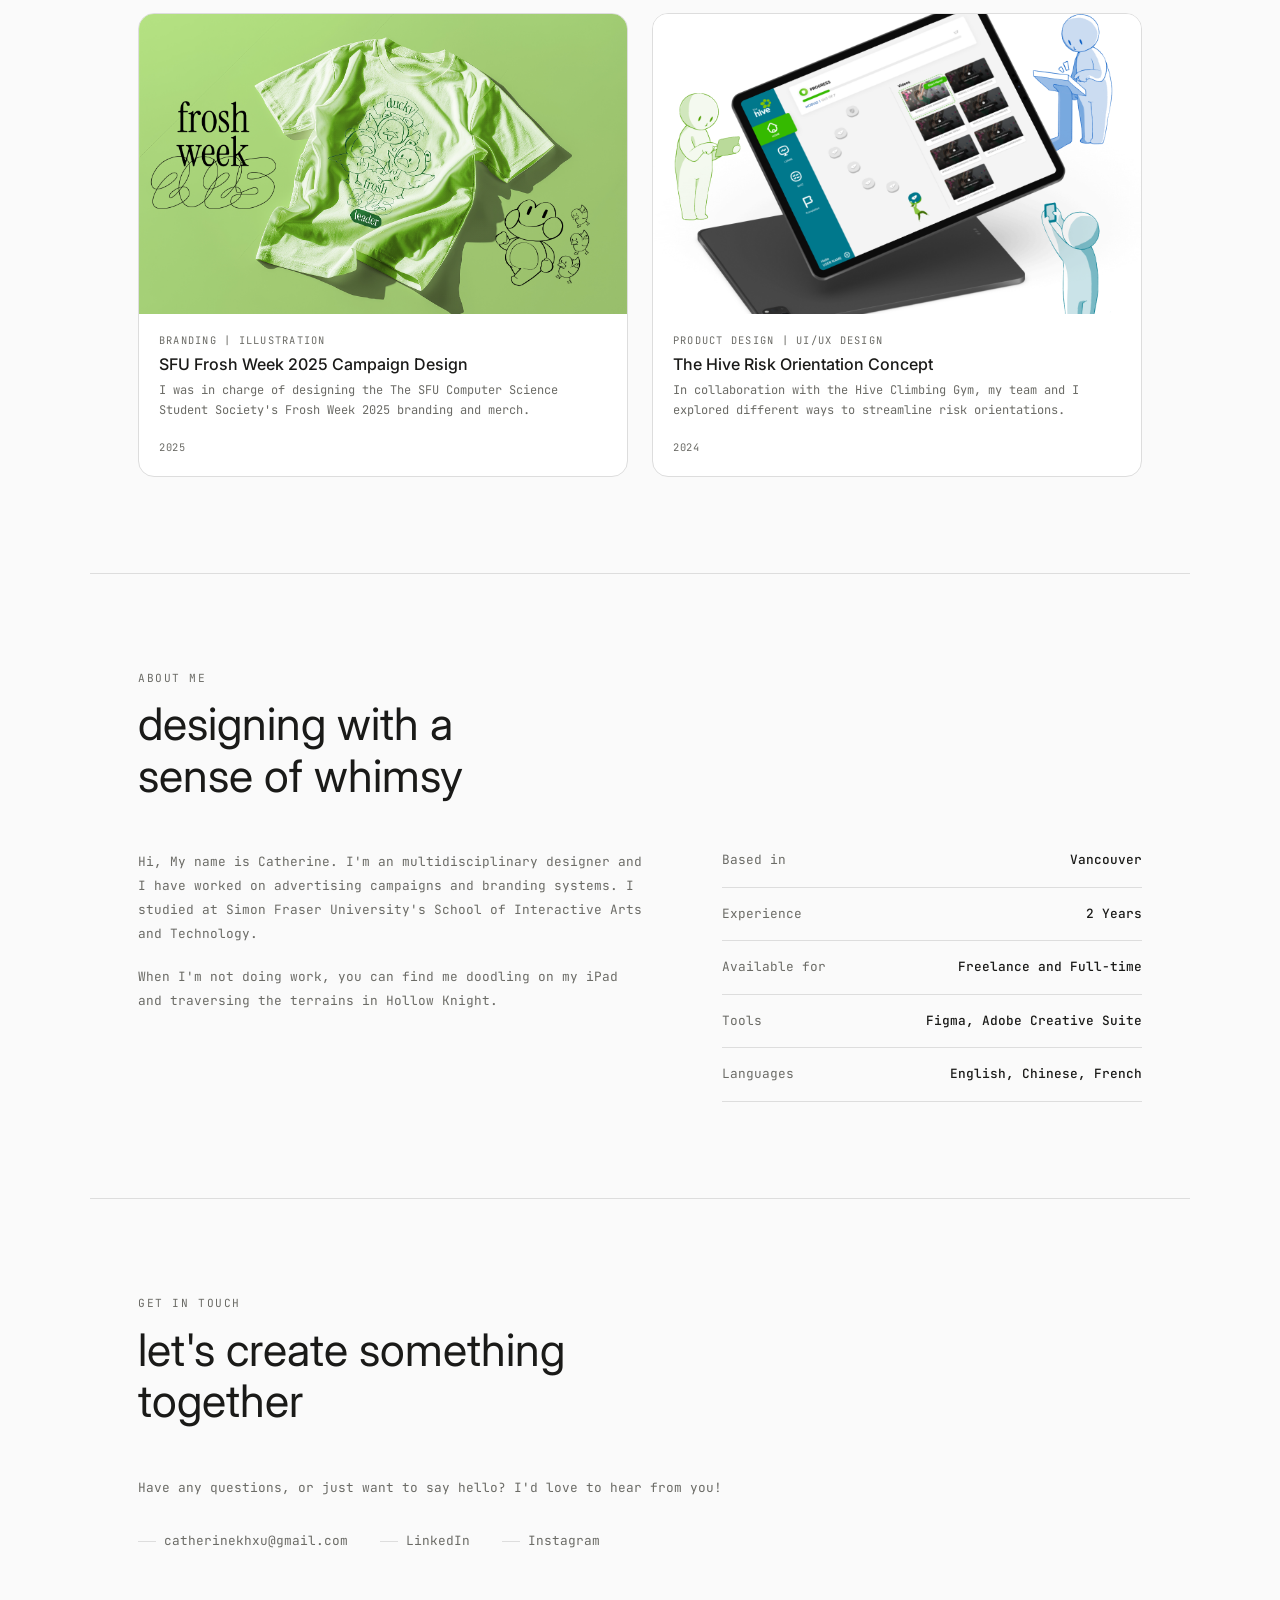
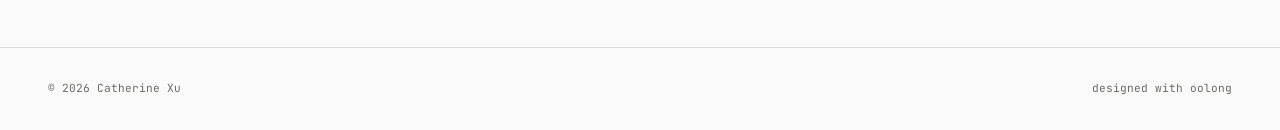
==== commit 87667173: "minor details" ====
--- a/index.html
+++ b/index.html
@@ -68,7 +68,7 @@
       <div class="projects-grid reveal">
 
         <!-- PROJECT 1 -->
-        <a class="proj-card" href="html/project-1.html" data-cursor="5 min read">
+        <a class="proj-card" href="html/project-1.html" data-cursor="5 minute read">
           <div class="proj-thumb">
             <img
               src="images/project-1/KV.png"
@@ -104,7 +104,7 @@
         </a>
 
         <!-- PROJECT 3 -->
-        <a class="proj-card" href="html/project-3.html" data-cursor="3 min read">
+        <a class="proj-card" href="html/project-3.html" data-cursor="3 minute read">
           <div class="proj-thumb">
             <img
               src="images/project-3/shirt-mockup.png"
@@ -122,7 +122,7 @@
         </a>
 
         <!-- PROJECT 4 -->
-        <a class="proj-card" href="html/project-4.html" data-cursor="6 min read">
+        <a class="proj-card" href="html/project-4.html" data-cursor="6 minute read">
           <div class="proj-thumb">
             <img
               src="images/project-4/hive-mockup.png"
@@ -185,7 +185,7 @@
   <!-- FOOTER -->
   <footer>
     <span>© 2026 Catherine Xu</span>
-    <span>designed with oolong and claude</span>
+    <span>designed with oolong</span>
   </footer>
 
   <script src="javascript/main.js"></script>
